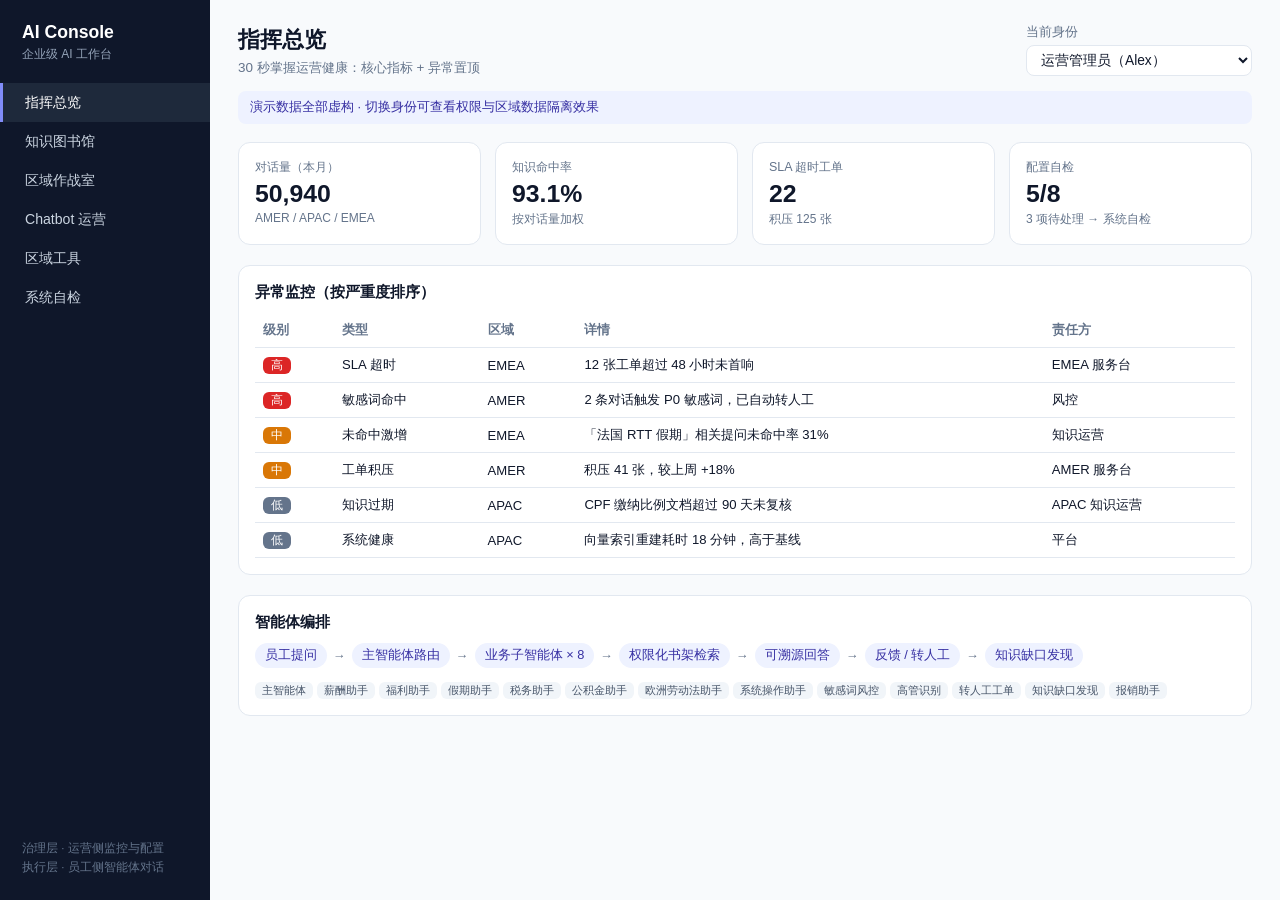
==== index.html @ d17db02f "Initial public replica with synthetic data Co-authored-by: Cursor <cursoragent@cursor.com>" ====
<!DOCTYPE html>
<html lang="zh-CN">
<head>
<meta charset="UTF-8" />
<meta name="viewport" content="width=device-width, initial-scale=1" />
<title>Enterprise AI Console · 企业级 AI 工作台</title>
<link rel="stylesheet" href="src/style.css" />
</head>
<body>
<aside class="side">
  <div class="brand">AI Console<small>企业级 AI 工作台</small></div>
  <nav id="nav">
    <a href="#overview" data-page="overview">指挥总览</a>
    <a href="#library" data-page="library">知识图书馆</a>
    <a href="#region" data-page="region">区域作战室</a>
    <a href="#bot" data-page="bot">Chatbot 运营</a>
    <a href="#tools" data-page="tools">区域工具</a>
    <a href="#system" data-page="system">系统自检</a>
  </nav>
  <div class="side-foot">治理层 · 运营侧监控与配置<br/>执行层 · 员工侧智能体对话</div>
</aside>
<main>
  <header class="top">
    <div><h1 id="page-title"></h1><div class="meta" id="page-sub"></div></div>
    <label class="role">当前身份
      <select id="role"></select>
    </label>
  </header>
  <div class="demo">演示数据全部虚构 · 切换身份可查看权限与区域数据隔离效果</div>
  <section id="view"></section>
</main>
<script src="src/data.js"></script>
<script src="src/core.js"></script>
<script src="src/app.js"></script>
</body>
</html>
---- src/style.css ----
:root { --text:#0f172a; --muted:#64748b; --border:#e2e8f0; --accent:#4f46e5; --bg:#f8fafc; --err:#dc2626; --warn:#d97706; --ok:#16a34a; }
* { box-sizing:border-box; }
[hidden] { display:none !important; }
body { margin:0; display:flex; min-height:100vh; font-family:-apple-system,BlinkMacSystemFont,"PingFang SC","Microsoft YaHei",sans-serif; background:var(--bg); color:var(--text); }
.side { width:210px; flex-shrink:0; background:#0f172a; color:#cbd5e1; display:flex; flex-direction:column; padding:22px 0; position:sticky; top:0; height:100vh; }
.brand { color:#fff; font-weight:700; font-size:1.1rem; padding:0 22px 20px; }
.brand small { display:block; color:#94a3b8; font-weight:400; font-size:0.75rem; margin-top:3px; }
.side nav a { display:block; padding:10px 22px; color:#cbd5e1; text-decoration:none; font-size:0.88rem; border-left:3px solid transparent; }
.side nav a.active { background:#1e293b; color:#fff; border-left-color:#818cf8; }
.side-foot { margin-top:auto; padding:0 22px; font-size:0.72rem; color:#64748b; line-height:1.7; }
main { flex:1; padding:24px 28px 40px; min-width:0; }
.top { display:flex; justify-content:space-between; align-items:flex-start; gap:16px; }
h1 { margin:0; font-size:1.4rem; }
h3 { margin:0 0 10px; font-size:0.95rem; }
.meta { color:var(--muted); font-size:0.84rem; margin-top:4px; }
.role { font-size:0.8rem; color:var(--muted); display:flex; flex-direction:column; gap:4px; }
.role select { font:inherit; font-size:0.86rem; padding:6px 10px; border-radius:8px; border:1px solid var(--border); background:#fff; color:var(--text); }
.demo { margin:14px 0 18px; padding:8px 12px; border-radius:8px; background:#eef2ff; color:#3730a3; font-size:0.8rem; }
.grid { display:grid; gap:14px; }
.g4 { grid-template-columns:repeat(4,1fr); } .g3 { grid-template-columns:repeat(3,1fr); } .g2 { grid-template-columns:repeat(2,1fr); }
@media (max-width:900px) { body { flex-direction:column; } .side { width:auto; } .g4,.g3,.g2 { grid-template-columns:1fr; } }
.card { background:#fff; border:1px solid var(--border); border-radius:12px; padding:16px; }
.kpi .label { color:var(--muted); font-size:0.78rem; } .kpi .value { font-size:1.55rem; font-weight:700; margin-top:4px; } .kpi .sub { color:var(--muted); font-size:0.75rem; margin-top:3px; }
.section { margin-top:20px; }
table { width:100%; border-collapse:collapse; font-size:0.82rem; }
th, td { text-align:left; padding:8px; border-bottom:1px solid var(--border); }
th { color:var(--muted); font-weight:600; }
.sev { display:inline-block; padding:1px 8px; border-radius:6px; color:#fff; font-size:0.72rem; }
.sev3 { background:var(--err); } .sev2 { background:var(--warn); } .sev1 { background:#64748b; }
.shelf { border:1px solid var(--border); border-radius:10px; padding:12px; background:#fff; cursor:pointer; }
.shelf.locked { background:#f1f5f9; color:#94a3b8; cursor:not-allowed; }
.shelf.sel { border-color:var(--accent); box-shadow:0 0 0 2px #c7d2fe; }
.shelf .n { font-weight:600; font-size:0.88rem; } .shelf .t { font-size:0.74rem; color:var(--muted); margin-top:4px; }
.search { width:100%; font:inherit; padding:9px 12px; border:1px solid var(--border); border-radius:8px; margin-bottom:12px; }
.tabs { display:flex; gap:6px; margin-bottom:14px; }
.tabs button { font:inherit; font-size:0.84rem; padding:6px 14px; border-radius:999px; border:1px solid var(--border); background:#fff; cursor:pointer; }
.tabs button.on { background:var(--accent); color:#fff; border-color:var(--accent); }
.tabs button:disabled { opacity:0.4; cursor:not-allowed; }
.check { display:flex; gap:10px; align-items:flex-start; padding:10px 0; border-bottom:1px solid var(--border); font-size:0.85rem; }
.check .ic { width:22px; height:22px; border-radius:50%; display:flex; align-items:center; justify-content:center; color:#fff; font-size:0.75rem; flex-shrink:0; }
.ok .ic { background:var(--ok); } .bad .ic { background:var(--err); }
.check .d { color:var(--muted); font-size:0.78rem; margin-top:2px; }
iframe { width:100%; height:760px; border:1px solid var(--border); border-radius:12px; background:#fff; }
.bus { font-family:ui-monospace,Menlo,monospace; font-size:0.75rem; background:#0f172a; color:#a5b4fc; border-radius:10px; padding:10px 12px; max-height:140px; overflow:auto; }
.flow { display:flex; flex-wrap:wrap; gap:6px; align-items:center; font-size:0.8rem; }
.flow span { background:#eef2ff; color:#3730a3; padding:4px 10px; border-radius:999px; }
.flow i { color:var(--muted); font-style:normal; }
.tag { display:inline-block; font-size:0.7rem; padding:1px 7px; border-radius:6px; background:#f1f5f9; color:#475569; margin-right:4px; }
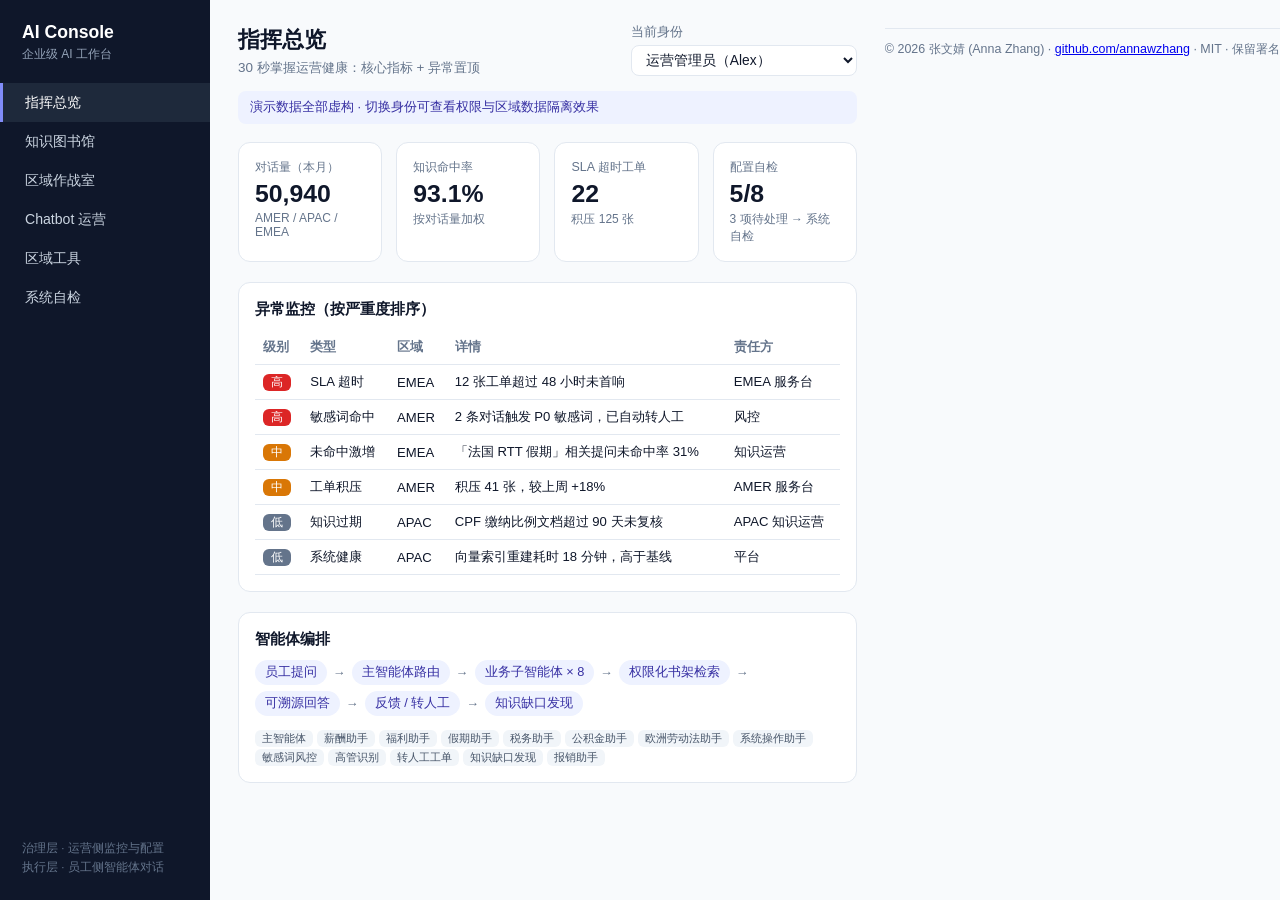
==== commit 14a1617d: "Add MIT LICENSE, copyright blurb, and Pages attribution footer. Co-authored-by: Cursor <cursoragent@" ====
--- a/index.html
+++ b/index.html
@@ -32,5 +32,6 @@
 <script src="src/data.js"></script>
 <script src="src/core.js"></script>
 <script src="src/app.js"></script>
+<p class="anna-copyright" style="margin-top:28px;padding-top:12px;border-top:1px solid #e2e8f0;color:#64748b;font-size:0.78rem;">© 2026 张文婧 (Anna Zhang) · <a href="https://github.com/annawzhang">github.com/annawzhang</a> · MIT · 保留署名</p>
 </body>
 </html>
